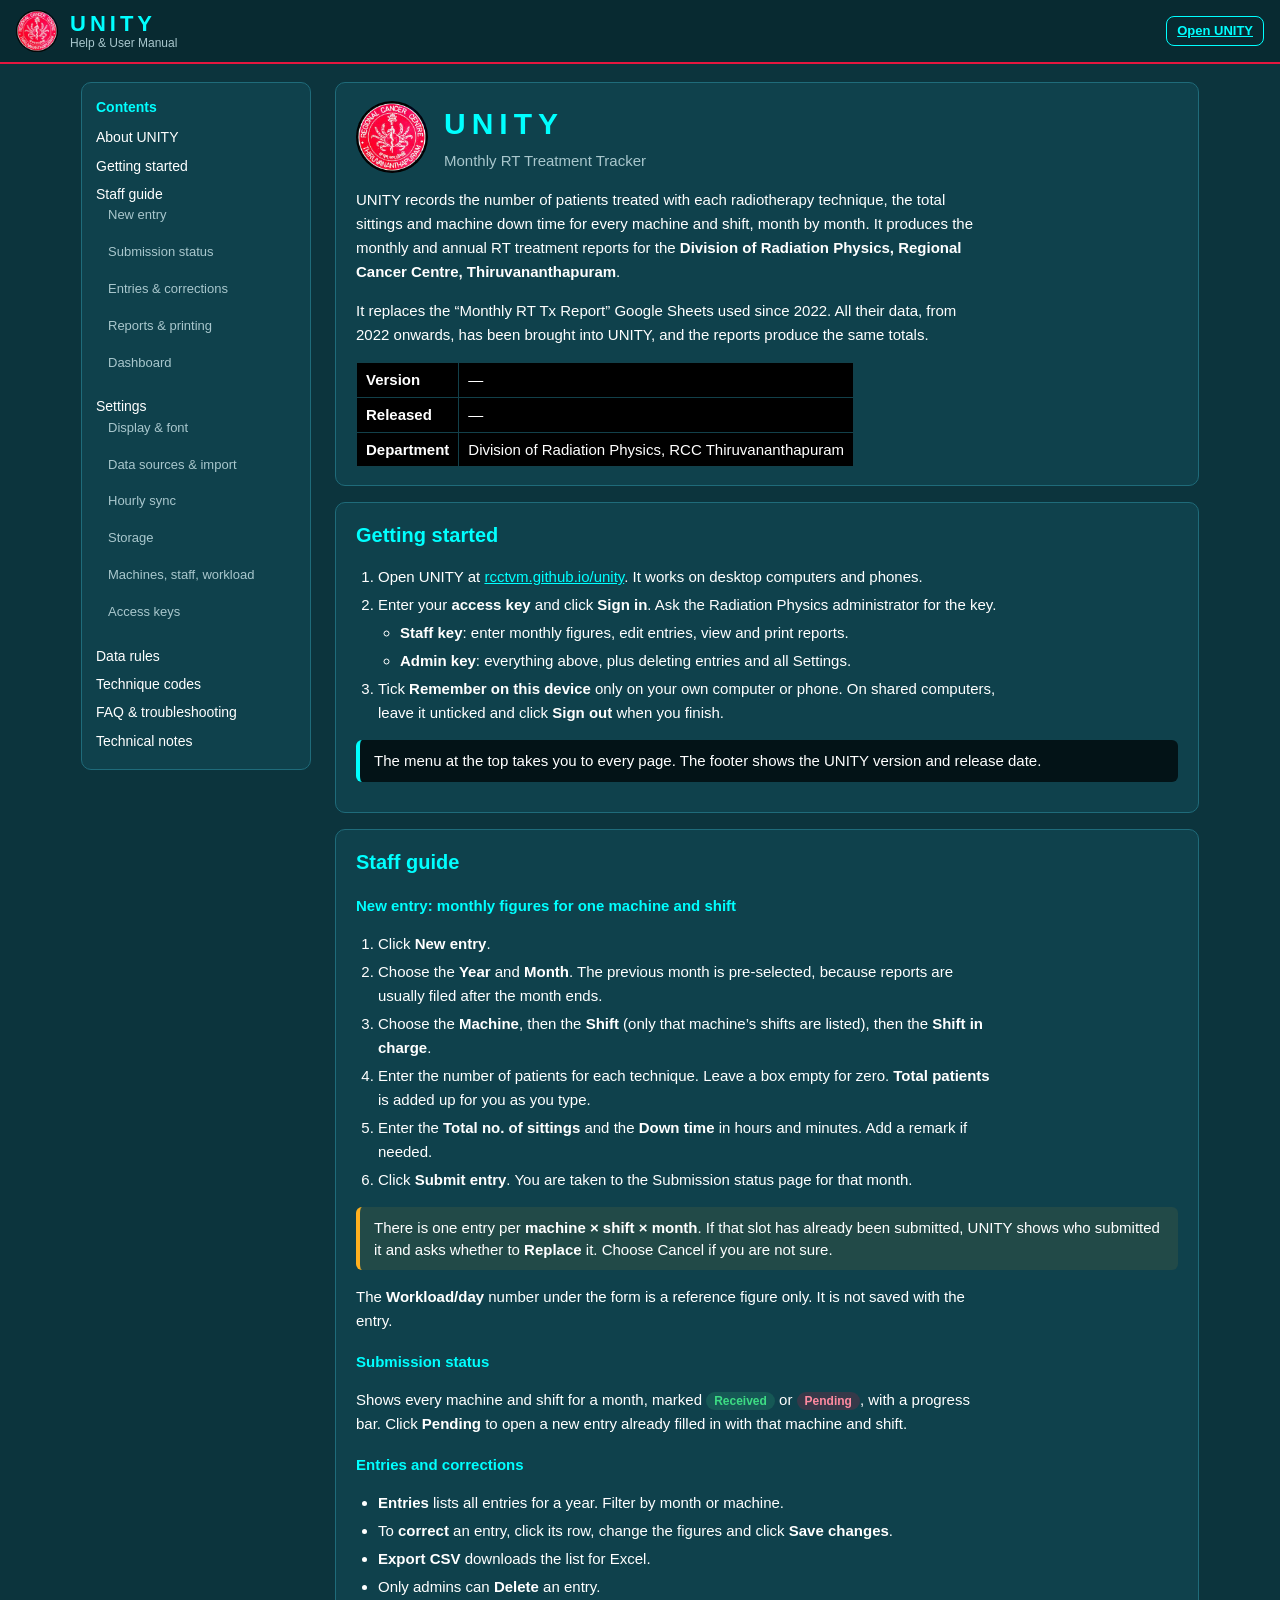
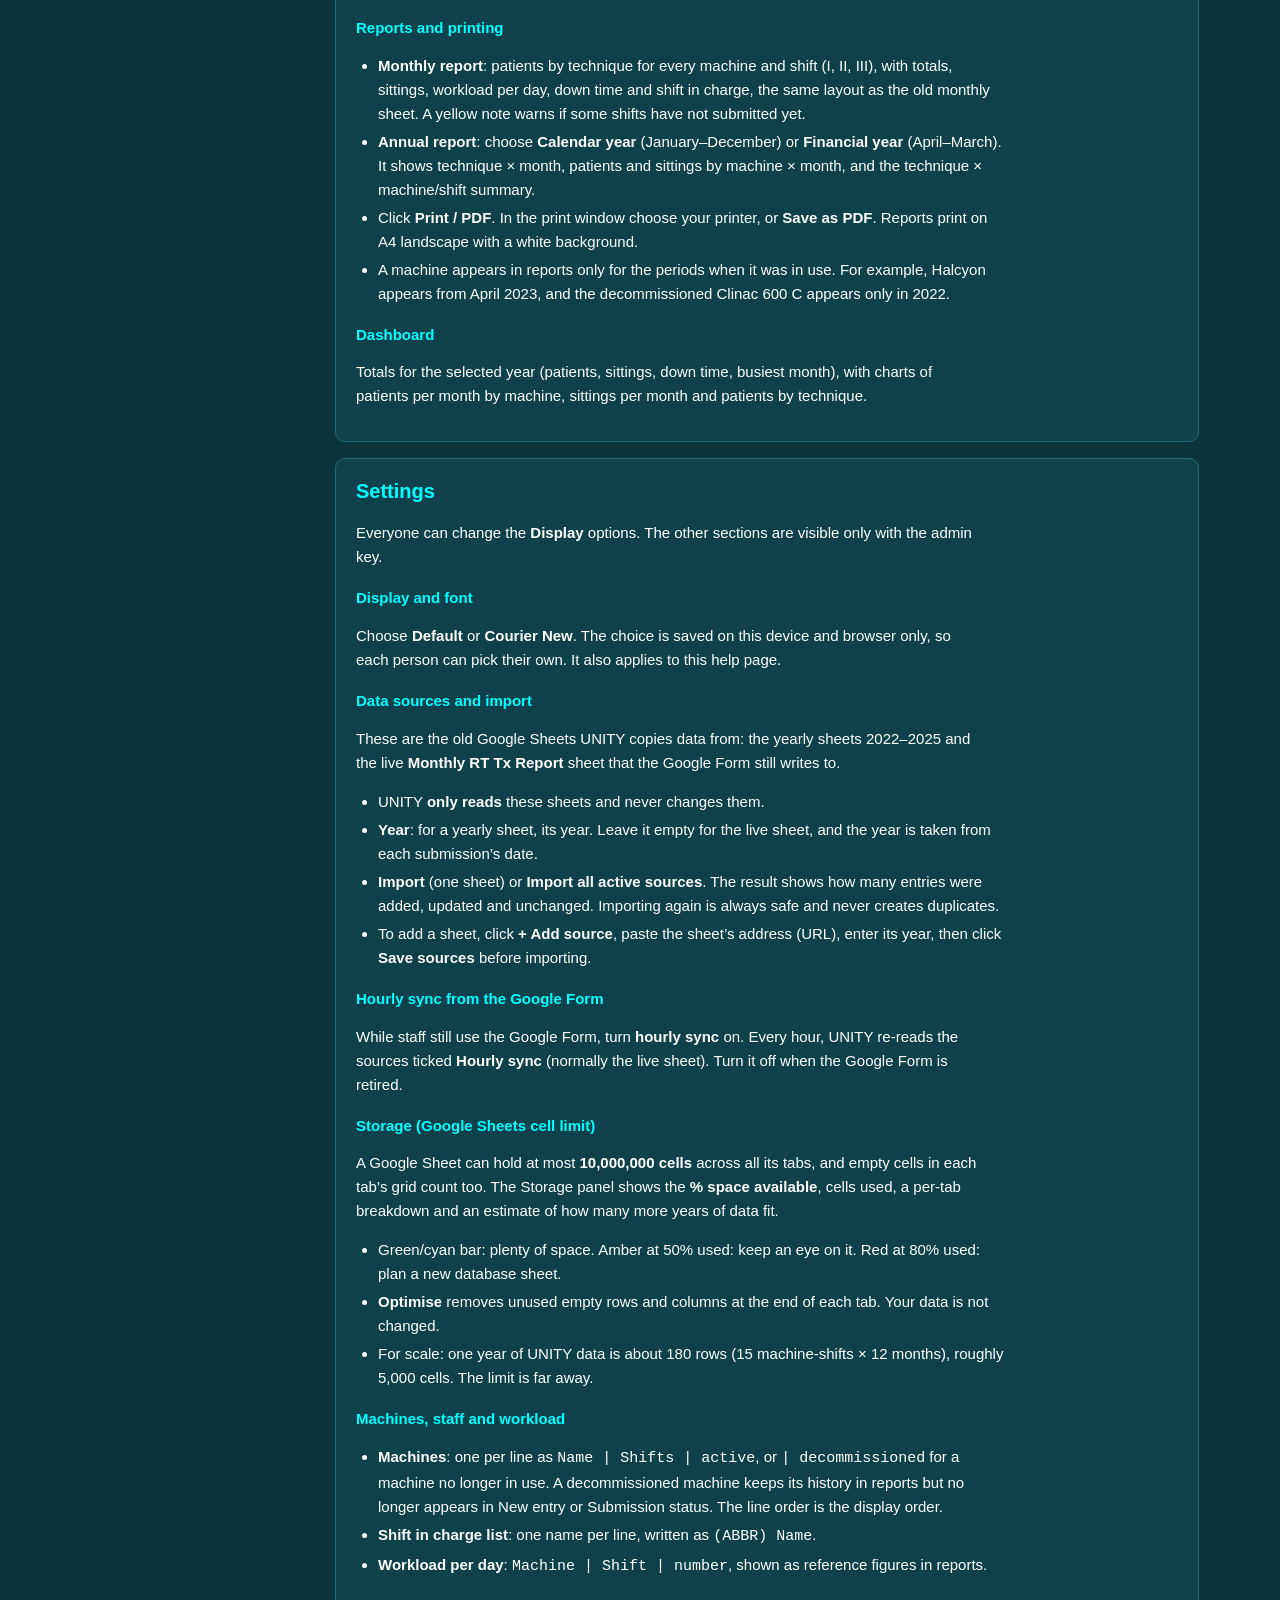
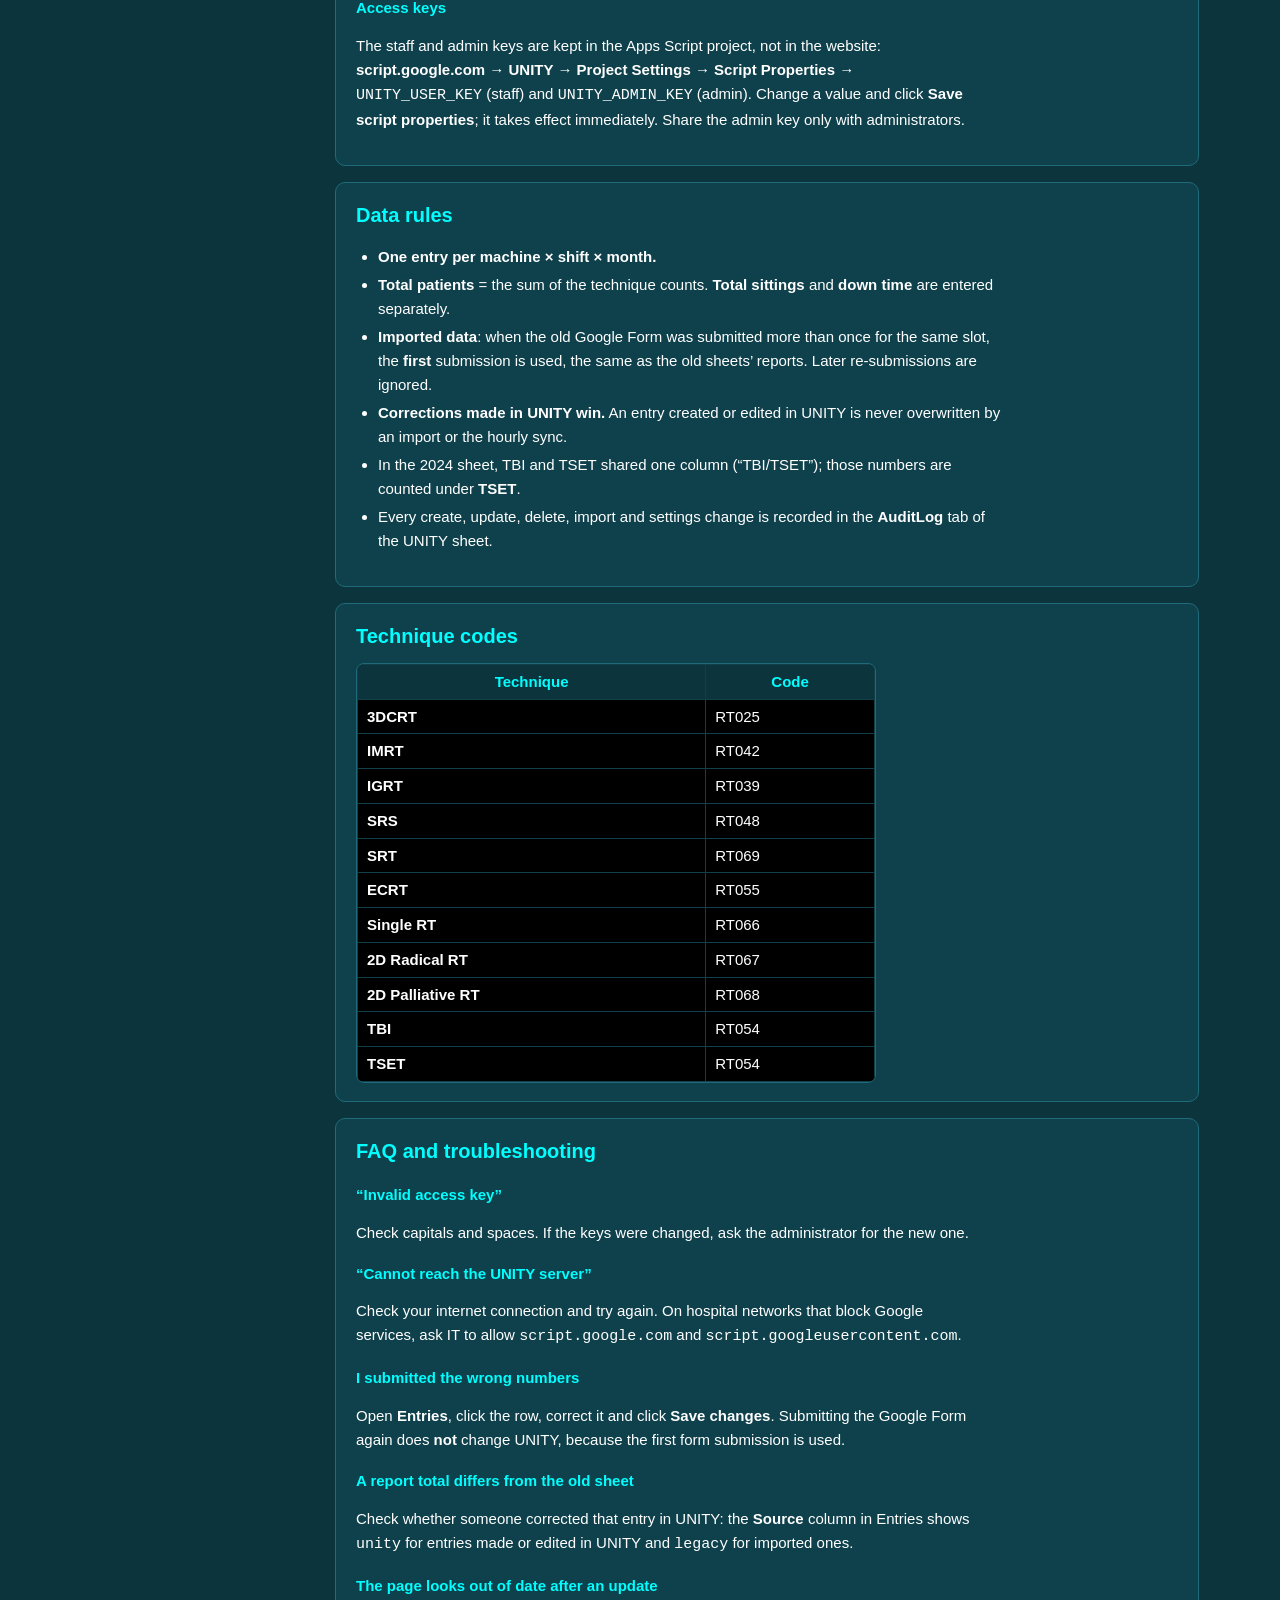
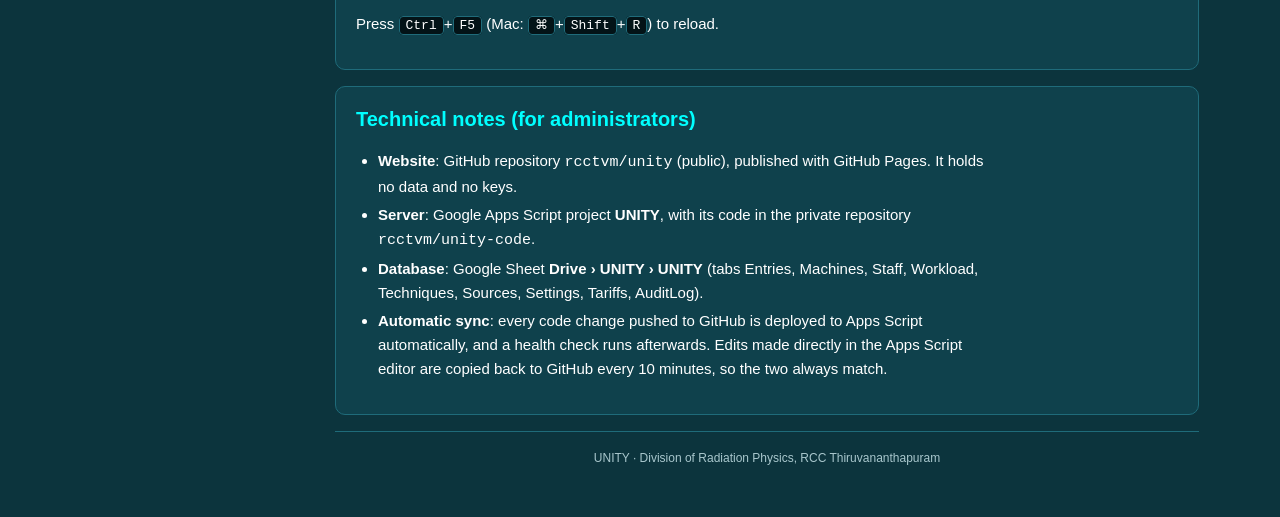
==== help.html @ 05733356 "v1.1.0: Settings page, 2022-2026 import, storage tracker, help & manual, Courier New font, machine s" ====
<!doctype html>
<html lang="en">
<head>
  <meta charset="utf-8">
  <meta name="viewport" content="width=device-width, initial-scale=1">
  <title>UNITY Help &amp; User Manual</title>
  <meta name="description" content="About UNITY and the user manual: monthly RT treatment tracking, Division of Radiation Physics, RCC Thiruvananthapuram.">
  <meta name="theme-color" content="#0C343D">
  <link rel="icon" href="assets/logo.jpg">
  <script src="js/prefs.js"></script>
  <link rel="stylesheet" href="css/style.css">
  <style>
    .help > * { min-width: 0; }
    .help { display: grid; grid-template-columns: 230px minmax(0, 1fr); gap: 24px; max-width: 1150px; margin: 0 auto; padding: 18px 16px 40px; }
    .toc { position: sticky; top: 80px; align-self: start; background: var(--teal-2); border: 1px solid var(--line); border-radius: var(--radius); padding: 14px; font-size: 14px; }
    .toc b { color: var(--cyan); display: block; margin-bottom: 6px; }
    .toc a { display: block; padding: 4px 0; color: var(--text); text-decoration: none; }
    .toc a:hover { color: var(--cyan); }
    .toc a.sub { padding-left: 12px; color: var(--muted); font-size: 13px; }
    article section { background: var(--teal-2); border: 1px solid var(--line); border-radius: var(--radius); padding: 18px 20px; margin-bottom: 16px; scroll-margin-top: 80px; }
    article h2 { font-size: 20px; }
    article h3 { margin-top: 18px; }
    article p, article li { line-height: 1.6; max-width: 75ch; }
    article ol, article ul { padding-left: 22px; }
    article li { margin: 4px 0; }
    .tip { border-left: 4px solid var(--cyan); background: #031317; padding: 10px 14px; border-radius: 6px; margin: 12px 0; }
    .warn { border-left: 4px solid var(--warn); background: rgba(255,176,32,.08); padding: 10px 14px; border-radius: 6px; margin: 12px 0; }
    kbd { background: #031317; border: 1px solid var(--line); border-radius: 4px; padding: 1px 6px; font-size: 13px; }
    .hero { display: flex; gap: 16px; align-items: center; }
    .hero img { width: 72px; height: 72px; border-radius: 50%; background: #fff; flex: none; }
    .hero h1 { font-size: 30px; letter-spacing: 6px; margin: 0; }
    @media (max-width: 820px) { .help { grid-template-columns: 1fr; } .toc { position: static; } }
    @media print { .toc { display: none; } .help { display: block; } article section { border: none; padding: 0; } }
  </style>
</head>
<body>
  <header class="topbar">
    <img src="assets/logo.jpg" alt="RCC logo">
    <div class="brand"><b>UNITY</b><small>Help &amp; User Manual</small></div>
    <div class="spacer"></div>
    <a class="btn small" href="./">Open UNITY</a>
  </header>

  <div class="help">
    <nav class="toc" aria-label="Contents">
      <b>Contents</b>
      <a href="#about">About UNITY</a>
      <a href="#start">Getting started</a>
      <a href="#staff">Staff guide</a>
      <a class="sub" href="#entry">New entry</a>
      <a class="sub" href="#status">Submission status</a>
      <a class="sub" href="#entries">Entries &amp; corrections</a>
      <a class="sub" href="#reports">Reports &amp; printing</a>
      <a class="sub" href="#dashboard">Dashboard</a>
      <a href="#settings">Settings</a>
      <a class="sub" href="#display">Display &amp; font</a>
      <a class="sub" href="#sources">Data sources &amp; import</a>
      <a class="sub" href="#sync">Hourly sync</a>
      <a class="sub" href="#storage">Storage</a>
      <a class="sub" href="#master">Machines, staff, workload</a>
      <a class="sub" href="#keys">Access keys</a>
      <a href="#rules">Data rules</a>
      <a href="#codes">Technique codes</a>
      <a href="#faq">FAQ &amp; troubleshooting</a>
      <a href="#tech">Technical notes</a>
    </nav>

    <article>
      <section id="about">
        <div class="hero">
          <img src="assets/logo.jpg" alt="Regional Cancer Centre, Thiruvananthapuram logo">
          <div><h1>UNITY</h1><div class="sub" style="margin:4px 0 0">Monthly RT Treatment Tracker</div></div>
        </div>
        <p>UNITY records the number of patients treated with each radiotherapy technique, the total sittings and machine down time
          for every machine and shift, month by month. It produces the monthly and annual RT treatment reports for the
          <b>Division of Radiation Physics, Regional Cancer Centre, Thiruvananthapuram</b>.</p>
        <p>It replaces the “Monthly RT Tx Report” Google Sheets used since 2022. All their data, from 2022 onwards, has been brought into UNITY,
          and the reports produce the same totals.</p>
        <table class="info" style="width:auto"><tbody>
          <tr><td class="tech">Version</td><td id="about-version">—</td></tr>
          <tr><td class="tech">Released</td><td id="about-date">—</td></tr>
          <tr><td class="tech">Department</td><td>Division of Radiation Physics, RCC Thiruvananthapuram</td></tr>
        </tbody></table>
      </section>

      <section id="start">
        <h2>Getting started</h2>
        <ol>
          <li>Open UNITY at <a href="./">rcctvm.github.io/unity</a>. It works on desktop computers and phones.</li>
          <li>Enter your <b>access key</b> and click <b>Sign in</b>. Ask the Radiation Physics administrator for the key.
            <ul>
              <li><b>Staff key</b>: enter monthly figures, edit entries, view and print reports.</li>
              <li><b>Admin key</b>: everything above, plus deleting entries and all Settings.</li>
            </ul></li>
          <li>Tick <b>Remember on this device</b> only on your own computer or phone. On shared computers, leave it unticked and click <b>Sign out</b> when you finish.</li>
        </ol>
        <div class="tip">The menu at the top takes you to every page. The footer shows the UNITY version and release date.</div>
      </section>

      <section id="staff">
        <h2>Staff guide</h2>

        <h3 id="entry">New entry: monthly figures for one machine and shift</h3>
        <ol>
          <li>Click <b>New entry</b>.</li>
          <li>Choose the <b>Year</b> and <b>Month</b>. The previous month is pre-selected, because reports are usually filed after the month ends.</li>
          <li>Choose the <b>Machine</b>, then the <b>Shift</b> (only that machine’s shifts are listed), then the <b>Shift in charge</b>.</li>
          <li>Enter the number of patients for each technique. Leave a box empty for zero. <b>Total patients</b> is added up for you as you type.</li>
          <li>Enter the <b>Total no. of sittings</b> and the <b>Down time</b> in hours and minutes. Add a remark if needed.</li>
          <li>Click <b>Submit entry</b>. You are taken to the Submission status page for that month.</li>
        </ol>
        <div class="warn">There is one entry per <b>machine × shift × month</b>. If that slot has already been submitted, UNITY shows who submitted it and asks whether to <b>Replace</b> it. Choose Cancel if you are not sure.</div>
        <p>The <b>Workload/day</b> number under the form is a reference figure only. It is not saved with the entry.</p>

        <h3 id="status">Submission status</h3>
        <p>Shows every machine and shift for a month, marked <span class="pill ok">Received</span> or <span class="pill miss">Pending</span>, with a progress bar.
          Click <b>Pending</b> to open a new entry already filled in with that machine and shift.</p>

        <h3 id="entries">Entries and corrections</h3>
        <ul>
          <li><b>Entries</b> lists all entries for a year. Filter by month or machine.</li>
          <li>To <b>correct</b> an entry, click its row, change the figures and click <b>Save changes</b>.</li>
          <li><b>Export CSV</b> downloads the list for Excel.</li>
          <li>Only admins can <b>Delete</b> an entry.</li>
        </ul>

        <h3 id="reports">Reports and printing</h3>
        <ul>
          <li><b>Monthly report</b>: patients by technique for every machine and shift (I, II, III), with totals, sittings, workload per day, down time and shift in charge, the same layout as the old monthly sheet. A yellow note warns if some shifts have not submitted yet.</li>
          <li><b>Annual report</b>: choose <b>Calendar year</b> (January–December) or <b>Financial year</b> (April–March). It shows technique × month, patients and sittings by machine × month, and the technique × machine/shift summary.</li>
          <li>Click <b>Print / PDF</b>. In the print window choose your printer, or <b>Save as PDF</b>. Reports print on A4 landscape with a white background.</li>
          <li>A machine appears in reports only for the periods when it was in use. For example, Halcyon appears from April 2023, and the decommissioned Clinac 600 C appears only in 2022.</li>
        </ul>

        <h3 id="dashboard">Dashboard</h3>
        <p>Totals for the selected year (patients, sittings, down time, busiest month), with charts of patients per month by machine, sittings per month and patients by technique.</p>
      </section>

      <section id="settings">
        <h2>Settings</h2>
        <p>Everyone can change the <b>Display</b> options. The other sections are visible only with the admin key.</p>

        <h3 id="display">Display and font</h3>
        <p>Choose <b>Default</b> or <b>Courier New</b>. The choice is saved on this device and browser only, so each person can pick their own. It also applies to this help page.</p>

        <h3 id="sources">Data sources and import</h3>
        <p>These are the old Google Sheets UNITY copies data from: the yearly sheets 2022–2025 and the live <b>Monthly RT Tx Report</b> sheet that the Google Form still writes to.</p>
        <ul>
          <li>UNITY <b>only reads</b> these sheets and never changes them.</li>
          <li><b>Year</b>: for a yearly sheet, its year. Leave it empty for the live sheet, and the year is taken from each submission’s date.</li>
          <li><b>Import</b> (one sheet) or <b>Import all active sources</b>. The result shows how many entries were added, updated and unchanged. Importing again is always safe and never creates duplicates.</li>
          <li>To add a sheet, click <b>+ Add source</b>, paste the sheet’s address (URL), enter its year, then click <b>Save sources</b> before importing.</li>
        </ul>

        <h3 id="sync">Hourly sync from the Google Form</h3>
        <p>While staff still use the Google Form, turn <b>hourly sync</b> on. Every hour, UNITY re-reads the sources ticked <b>Hourly sync</b> (normally the live sheet). Turn it off when the Google Form is retired.</p>

        <h3 id="storage">Storage (Google Sheets cell limit)</h3>
        <p>A Google Sheet can hold at most <b>10,000,000 cells</b> across all its tabs, and empty cells in each tab’s grid count too.
          The Storage panel shows the <b>% space available</b>, cells used, a per-tab breakdown and an estimate of how many more years of data fit.</p>
        <ul>
          <li>Green/cyan bar: plenty of space. Amber at 50% used: keep an eye on it. Red at 80% used: plan a new database sheet.</li>
          <li><b>Optimise</b> removes unused empty rows and columns at the end of each tab. Your data is not changed.</li>
          <li>For scale: one year of UNITY data is about 180 rows (15 machine-shifts × 12 months), roughly 5,000 cells. The limit is far away.</li>
        </ul>

        <h3 id="master">Machines, staff and workload</h3>
        <ul>
          <li><b>Machines</b>: one per line as <code>Name | Shifts | active</code>, or <code>| decommissioned</code> for a machine no longer in use. A decommissioned machine keeps its history in reports but no longer appears in New entry or Submission status. The line order is the display order.</li>
          <li><b>Shift in charge list</b>: one name per line, written as <code>(ABBR) Name</code>.</li>
          <li><b>Workload per day</b>: <code>Machine | Shift | number</code>, shown as reference figures in reports.</li>
        </ul>

        <h3 id="keys">Access keys</h3>
        <p>The staff and admin keys are kept in the Apps Script project, not in the website:
          <b>script.google.com → UNITY → Project Settings → Script Properties</b> → <code>UNITY_USER_KEY</code> (staff) and <code>UNITY_ADMIN_KEY</code> (admin).
          Change a value and click <b>Save script properties</b>; it takes effect immediately. Share the admin key only with administrators.</p>
      </section>

      <section id="rules">
        <h2>Data rules</h2>
        <ul>
          <li><b>One entry per machine × shift × month.</b></li>
          <li><b>Total patients</b> = the sum of the technique counts. <b>Total sittings</b> and <b>down time</b> are entered separately.</li>
          <li><b>Imported data</b>: when the old Google Form was submitted more than once for the same slot, the <b>first</b> submission is used, the same as the old sheets’ reports. Later re-submissions are ignored.</li>
          <li><b>Corrections made in UNITY win.</b> An entry created or edited in UNITY is never overwritten by an import or the hourly sync.</li>
          <li>In the 2024 sheet, TBI and TSET shared one column (“TBI/TSET”); those numbers are counted under <b>TSET</b>.</li>
          <li>Every create, update, delete, import and settings change is recorded in the <b>AuditLog</b> tab of the UNITY sheet.</li>
        </ul>
      </section>

      <section id="codes">
        <h2>Technique codes</h2>
        <div class="table-wrap" style="max-width:520px"><table>
          <thead><tr><th>Technique</th><th>Code</th></tr></thead>
          <tbody>
            <tr><td class="tech">3DCRT</td><td>RT025</td></tr>
            <tr><td class="tech">IMRT</td><td>RT042</td></tr>
            <tr><td class="tech">IGRT</td><td>RT039</td></tr>
            <tr><td class="tech">SRS</td><td>RT048</td></tr>
            <tr><td class="tech">SRT</td><td>RT069</td></tr>
            <tr><td class="tech">ECRT</td><td>RT055</td></tr>
            <tr><td class="tech">Single RT</td><td>RT066</td></tr>
            <tr><td class="tech">2D Radical RT</td><td>RT067</td></tr>
            <tr><td class="tech">2D Palliative RT</td><td>RT068</td></tr>
            <tr><td class="tech">TBI</td><td>RT054</td></tr>
            <tr><td class="tech">TSET</td><td>RT054</td></tr>
          </tbody></table></div>
      </section>

      <section id="faq">
        <h2>FAQ and troubleshooting</h2>
        <h3>“Invalid access key”</h3>
        <p>Check capitals and spaces. If the keys were changed, ask the administrator for the new one.</p>
        <h3>“Cannot reach the UNITY server”</h3>
        <p>Check your internet connection and try again. On hospital networks that block Google services, ask IT to allow <code>script.google.com</code> and <code>script.googleusercontent.com</code>.</p>
        <h3>I submitted the wrong numbers</h3>
        <p>Open <b>Entries</b>, click the row, correct it and click <b>Save changes</b>. Submitting the Google Form again does <b>not</b> change UNITY, because the first form submission is used.</p>
        <h3>A report total differs from the old sheet</h3>
        <p>Check whether someone corrected that entry in UNITY: the <b>Source</b> column in Entries shows <code>unity</code> for entries made or edited in UNITY and <code>legacy</code> for imported ones.</p>
        <h3>The page looks out of date after an update</h3>
        <p>Press <kbd>Ctrl</kbd>+<kbd>F5</kbd> (Mac: <kbd>⌘</kbd>+<kbd>Shift</kbd>+<kbd>R</kbd>) to reload.</p>
      </section>

      <section id="tech">
        <h2>Technical notes (for administrators)</h2>
        <ul>
          <li><b>Website</b>: GitHub repository <code>rcctvm/unity</code> (public), published with GitHub Pages. It holds no data and no keys.</li>
          <li><b>Server</b>: Google Apps Script project <b>UNITY</b>, with its code in the private repository <code>rcctvm/unity-code</code>.</li>
          <li><b>Database</b>: Google Sheet <b>Drive › UNITY › UNITY</b> (tabs Entries, Machines, Staff, Workload, Techniques, Sources, Settings, Tariffs, AuditLog).</li>
          <li><b>Automatic sync</b>: every code change pushed to GitHub is deployed to Apps Script automatically, and a health check runs afterwards. Edits made directly in the Apps Script editor are copied back to GitHub every 10 minutes, so the two always match.</li>
        </ul>
      </section>
      <div class="app-footer" id="help-footer">UNITY · Division of Radiation Physics, RCC Thiruvananthapuram</div>
    </article>
  </div>

  <script src="js/config.js"></script>
  <script>
    (async function () {
      try {
        var url = window.UNITY_CONFIG.API_URL;
        var r = await (await fetch(url + '?action=ping')).json();
        if (!r || !r.version) return;
        var d = new Date(r.releaseDate + 'T00:00:00');
        var ds = isNaN(d) ? r.releaseDate : d.toLocaleDateString('en-GB', { day: 'numeric', month: 'short', year: 'numeric' });
        document.getElementById('about-version').textContent = 'v' + r.version;
        document.getElementById('about-date').textContent = ds;
        document.getElementById('help-footer').textContent = 'UNITY v' + r.version + ' · Released ' + ds + ' · Division of Radiation Physics, RCC Thiruvananthapuram';
      } catch (e) { /* offline: leave placeholders */ }
    })();
  </script>
</body>
</html>
---- css/style.css ----
/* UNITY — colour pattern taken from the legacy "Monthly RT Tx Report" sheet:
   dark teal canvas (#0C343D), black data cells, white text, cyan headings (#00FFFF),
   yellow highlights (#FFFF00), plus RCC red from the logo. */
:root {
  --teal: #0C343D;
  --teal-2: #0f414c;
  --teal-3: #145563;
  --line: #1f6b7a;
  --cell: #000000;
  --text: #ffffff;
  --muted: #a9c7cd;
  --cyan: #00ffff;
  --yellow: #ffff00;
  --red: #e5173f;
  --ok: #3ddc84;
  --warn: #ffb020;
  --radius: 10px;
  --font: "Segoe UI", Roboto, "Helvetica Neue", Arial, sans-serif;
}
html.font-courier { --font: "Courier New", Courier, monospace; }
* { box-sizing: border-box; }
[hidden] { display: none !important; }
html, body { margin: 0; background: var(--teal); color: var(--text); font: 15px/1.45 var(--font); }
a { color: var(--cyan); }
button, input, select, textarea { font: inherit; }

/* Header */
.topbar {
  position: sticky; top: 0; z-index: 10; display: flex; align-items: center; gap: 12px;
  padding: 10px 16px; background: #082a31; border-bottom: 2px solid var(--red);
}
.topbar img { width: 42px; height: 42px; border-radius: 50%; background: #fff; }
.brand { display: flex; flex-direction: column; line-height: 1.1; }
.brand b { font-size: 22px; letter-spacing: 4px; color: var(--cyan); }
.brand small { color: var(--muted); font-size: 12px; }
.topbar .spacer { flex: 1; }
.role-badge { font-size: 12px; padding: 3px 8px; border: 1px solid var(--cyan); border-radius: 999px; color: var(--cyan); }
.menu-btn { display: none; }

/* Nav */
nav.tabs { display: flex; gap: 4px; padding: 8px 16px; background: var(--teal-2); overflow-x: auto; border-bottom: 1px solid var(--line); }
nav.tabs a {
  white-space: nowrap; padding: 7px 12px; border-radius: 8px; color: var(--text); text-decoration: none;
}
nav.tabs a:hover { background: var(--teal-3); }
nav.tabs a.active { background: var(--cyan); color: #00262c; font-weight: 600; }
nav.tabs a.admin-only { display: none; }
body.is-admin nav.tabs a.admin-only { display: inline-block; }

main { max-width: 1400px; margin: 0 auto; padding: 18px 16px 60px; }
h1, h2, h3 { color: var(--cyan); margin: 0 0 12px; font-weight: 600; }
h1 { font-size: 22px; }
h2 { font-size: 18px; }
h3 { font-size: 15px; }
.sub { color: var(--muted); margin: -6px 0 16px; }

/* Panels & grid */
.panel { background: var(--teal-2); border: 1px solid var(--line); border-radius: var(--radius); padding: 16px; margin-bottom: 16px; }
.grid { display: grid; gap: 16px; }
.grid > * { min-width: 0; }
table.info td { white-space: normal; }
.grid.kpis { grid-template-columns: repeat(auto-fit, minmax(170px, 1fr)); }
.grid.two { grid-template-columns: repeat(auto-fit, minmax(380px, 1fr)); }
.kpi { background: var(--cell); border: 1px solid var(--line); border-radius: var(--radius); padding: 14px; }
.kpi .label { color: var(--muted); font-size: 12px; text-transform: uppercase; letter-spacing: .06em; }
.kpi .value { font-size: 28px; font-weight: 700; color: var(--yellow); font-variant-numeric: tabular-nums; }
.kpi .hint { color: var(--muted); font-size: 12px; }
.chart-box { position: relative; height: 300px; }

/* Toolbar / forms */
.toolbar { display: flex; flex-wrap: wrap; gap: 10px; align-items: end; margin-bottom: 14px; }
.field { display: flex; flex-direction: column; gap: 4px; min-width: 0; }
.field label { font-size: 12px; color: var(--muted); }
input, select, textarea {
  background: var(--cell); color: var(--text); border: 1px solid var(--line); border-radius: 8px;
  padding: 8px 10px; min-height: 38px; width: 100%;
}
input:focus, select:focus, textarea:focus { outline: 2px solid var(--cyan); outline-offset: 0; border-color: var(--cyan); }
input[type=number] { text-align: right; font-variant-numeric: tabular-nums; }
.btn {
  display: inline-flex; align-items: center; gap: 6px; padding: 8px 14px; min-height: 38px; border-radius: 8px;
  border: 1px solid var(--cyan); background: transparent; color: var(--cyan); cursor: pointer; font-weight: 600;
}
.btn:hover { background: rgba(0, 255, 255, .12); }
.btn.primary { background: var(--cyan); color: #00262c; }
.btn.primary:hover { background: #7ffcff; }
.btn.danger { border-color: var(--red); color: #ff8aa0; }
.btn.danger:hover { background: rgba(229, 23, 63, .18); }
.btn.small { padding: 4px 10px; min-height: 30px; font-size: 13px; }
.btn:disabled { opacity: .5; cursor: not-allowed; }

.form-grid { display: grid; grid-template-columns: repeat(auto-fit, minmax(170px, 1fr)); gap: 12px; }
.tech-grid { display: grid; grid-template-columns: repeat(auto-fit, minmax(190px, 1fr)); gap: 10px; }
.tech-grid .field label b { color: var(--text); font-weight: 600; }
.tech-grid .field label span { color: var(--muted); }
.total-strip {
  display: flex; flex-wrap: wrap; gap: 18px; align-items: center; margin-top: 14px; padding: 10px 14px;
  background: var(--cell); border-radius: 8px; border: 1px solid var(--line);
}
.total-strip b { color: var(--yellow); font-size: 20px; font-variant-numeric: tabular-nums; }
.actions { display: flex; gap: 10px; flex-wrap: wrap; margin-top: 16px; }

/* Tables (black cells like the legacy report) */
.table-wrap { overflow-x: auto; border: 1px solid var(--line); border-radius: 8px; }
table { border-collapse: collapse; width: 100%; font-variant-numeric: tabular-nums; }
th, td { padding: 6px 9px; border: 1px solid #12404a; white-space: nowrap; }
thead th { background: var(--teal); color: var(--cyan); font-weight: 600; position: sticky; top: 0; }
tbody td { background: var(--cell); }
td.num, th.num { text-align: right; }
td.zero { color: #4d6a70; }
tr.total td { background: #061d22; color: var(--yellow); font-weight: 700; }
tr.meta td { background: #031317; color: var(--muted); }
td.tech { color: var(--text); font-weight: 600; }
td.code { color: var(--muted); }
td.grand { color: var(--yellow); font-weight: 700; }
th.machine { text-align: center; border-bottom: 2px solid var(--cyan); }
tr.clickable { cursor: pointer; }
/* Report grids: alternate machines in black / dark teal, as in the old Google Sheet. */
.report-grid tbody td.m-alt { background: var(--teal); }
.report-grid tr.total td.m-alt { background: #0e3d47; }
.report-grid tr.meta td.m-alt { background: #082c33; }
.report-grid thead th.m-alt { background: var(--teal-3); }
.report-grid .m-start { border-left: 2px solid var(--line); }
tr.clickable:hover td { background: #0a2a30; }

/* Status board */
.status-grid { display: grid; grid-template-columns: repeat(auto-fit, minmax(230px, 1fr)); gap: 12px; }
.machine-card { background: var(--cell); border: 1px solid var(--line); border-radius: var(--radius); padding: 12px; }
.machine-card h3 { margin-bottom: 8px; }
.slot { display: flex; justify-content: space-between; align-items: center; gap: 8px; padding: 6px 0; border-top: 1px solid #12404a; }
.pill { font-size: 12px; padding: 2px 8px; border-radius: 999px; font-weight: 600; }
.pill.ok { background: rgba(61, 220, 132, .15); color: var(--ok); }
.pill.miss { background: rgba(229, 23, 63, .18); color: #ff8aa0; }
.progress { height: 8px; background: #031317; border-radius: 999px; overflow: hidden; margin: 6px 0 14px; }
.progress > div { height: 100%; background: var(--cyan); }

/* Messages */
.toast {
  position: fixed; right: 16px; bottom: 16px; z-index: 50; max-width: min(420px, calc(100vw - 32px));
  padding: 12px 16px; border-radius: 8px; background: #031317; border-left: 4px solid var(--cyan);
  box-shadow: 0 8px 24px rgba(0,0,0,.5); display: none;
}
.toast.error { border-left-color: var(--red); }
.toast.show { display: block; }
.empty { text-align: center; color: var(--muted); padding: 28px 10px; }
.loading { color: var(--muted); padding: 28px 0; text-align: center; }
.note { color: var(--muted); font-size: 13px; }
.warn-box { border: 1px solid var(--warn); background: rgba(255, 176, 32, .08); padding: 10px 12px; border-radius: 8px; margin: 10px 0; }

/* Login */
.login-wrap { min-height: 100vh; display: grid; place-items: center; padding: 16px; }
.login {
  width: min(400px, 100%); background: var(--teal-2); border: 1px solid var(--line); border-top: 4px solid var(--red);
  border-radius: 14px; padding: 26px; text-align: center;
}
.login img { width: 96px; height: 96px; border-radius: 50%; background: #fff; }
.login h1 { font-size: 34px; letter-spacing: 8px; margin: 12px 0 2px; }
.login p { color: var(--muted); margin: 0 0 18px; font-size: 13px; }
.login .field { text-align: left; margin-bottom: 12px; }
.login .btn { width: 100%; justify-content: center; }

/* Report header (print) */
.report-head { text-align: center; margin-bottom: 12px; }
.report-head .dept { color: var(--muted); }
.report-head h2 { margin: 4px 0; }
.foot { margin-top: 30px; text-align: center; color: var(--muted); font-size: 12px; }
.app-footer { text-align: center; color: var(--muted); font-size: 12px; padding: 18px 16px 26px; border-top: 1px solid var(--line); }
.app-footer a { color: var(--cyan); }
.login-foot { margin-top: 16px; color: var(--muted); font-size: 12px; }

dialog { background: var(--teal-2); color: var(--text); border: 1px solid var(--cyan); border-radius: 12px; padding: 20px; max-width: min(520px, calc(100vw - 32px)); }
dialog::backdrop { background: rgba(0,0,0,.6); }

@media (max-width: 640px) {
  .brand small { display: none; }
  .grid.two { grid-template-columns: 1fr; }
  .kpi .value { font-size: 22px; }
  main { padding: 14px 12px 60px; }
}

@media print {
  @page { size: A4 landscape; margin: 10mm; }
  html, body { background: #fff; color: #000; font-size: 11px; }
  .topbar, nav.tabs, .toolbar, .actions, .no-print, .toast { display: none !important; }
  .app-footer { border: none; color: #333; padding: 8px 0 0; }
  main { padding: 0; max-width: none; }
  .panel { border: none; background: #fff; padding: 0; }
  h1, h2, h3 { color: #000; }
  .table-wrap { border: none; overflow: visible; }
  th, td { border: 1px solid #555; padding: 3px 5px; }
  thead th { background: #0C343D !important; color: #fff !important; -webkit-print-color-adjust: exact; print-color-adjust: exact; }
  tbody td { background: #fff !important; color: #000 !important; }
  tr.total td { background: #fffbcc !important; -webkit-print-color-adjust: exact; print-color-adjust: exact; }
  .report-grid tbody td.m-alt { background: #e6f0f2 !important; -webkit-print-color-adjust: exact; print-color-adjust: exact; }
  .report-grid tr.total td.m-alt { background: #f3edb8 !important; }
  .report-grid .m-start { border-left: 2px solid #000; }
  .report-head .dept, .note { color: #333; }
}
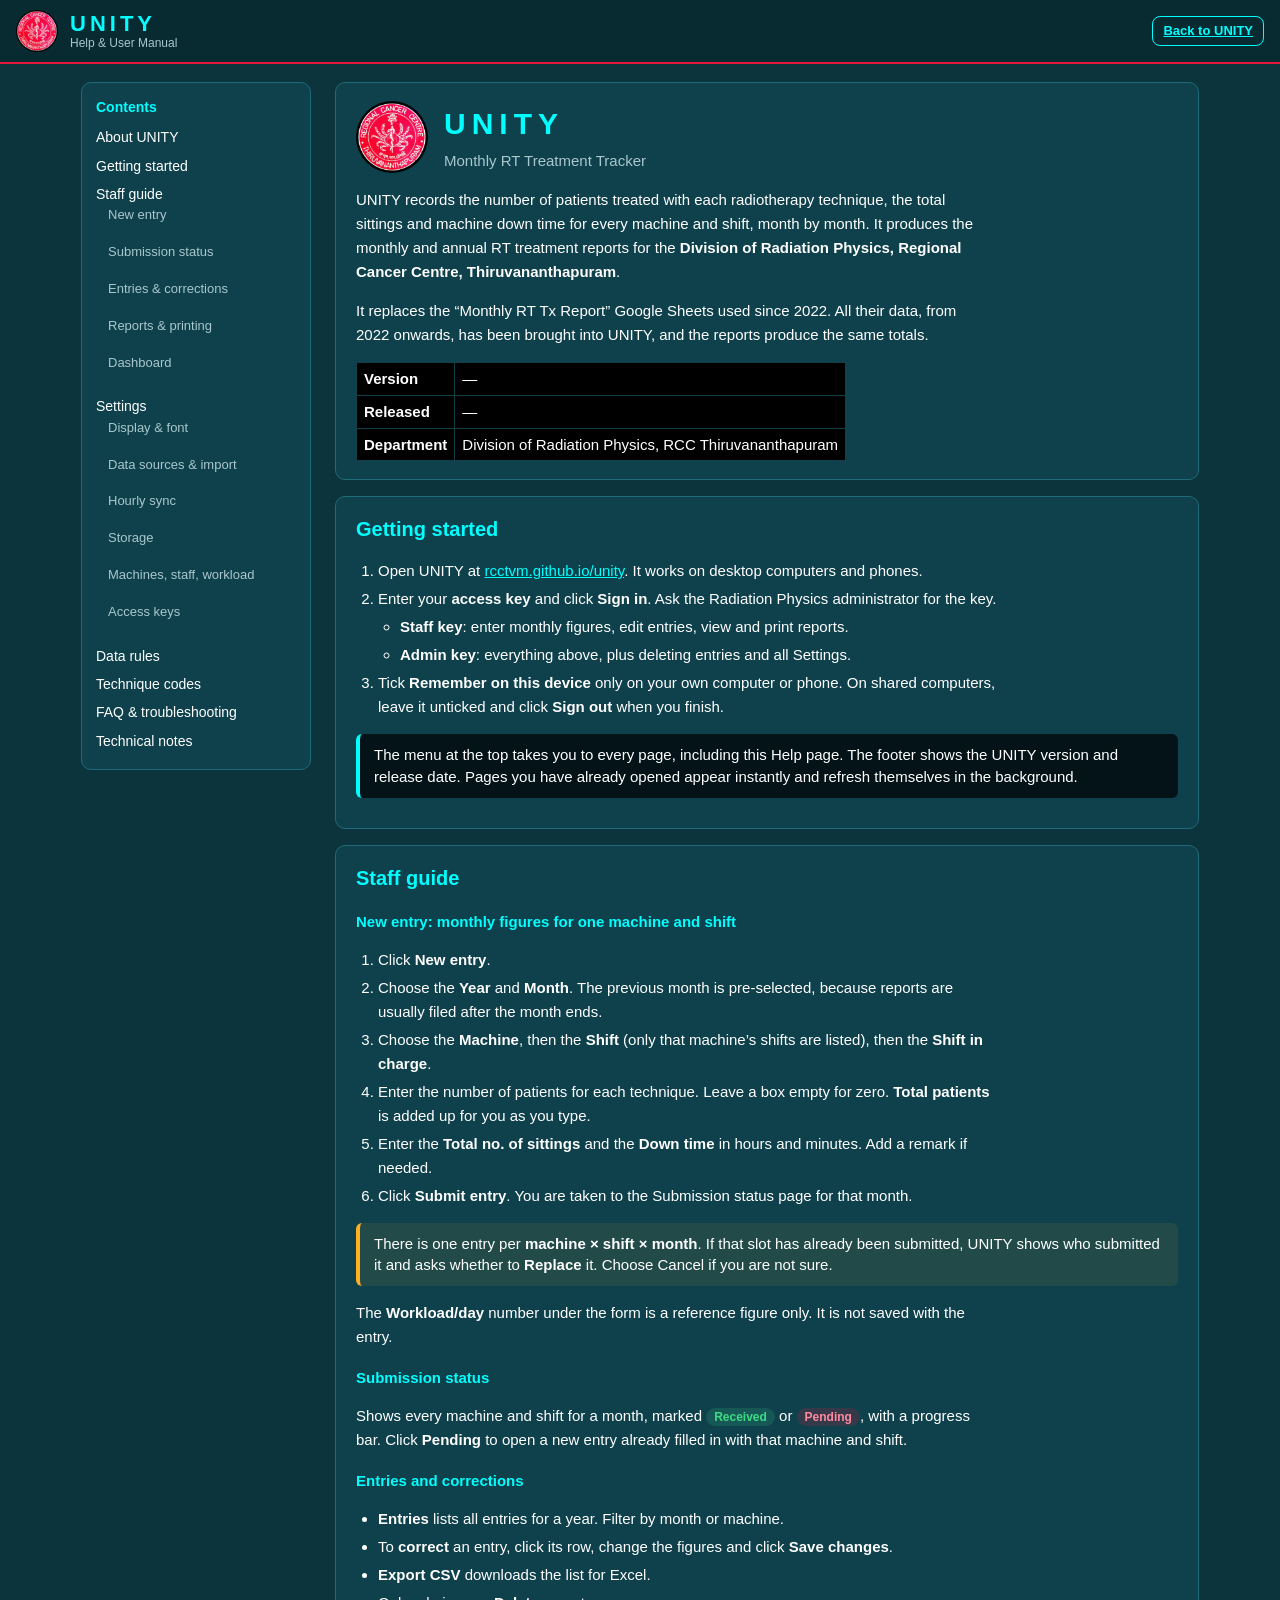
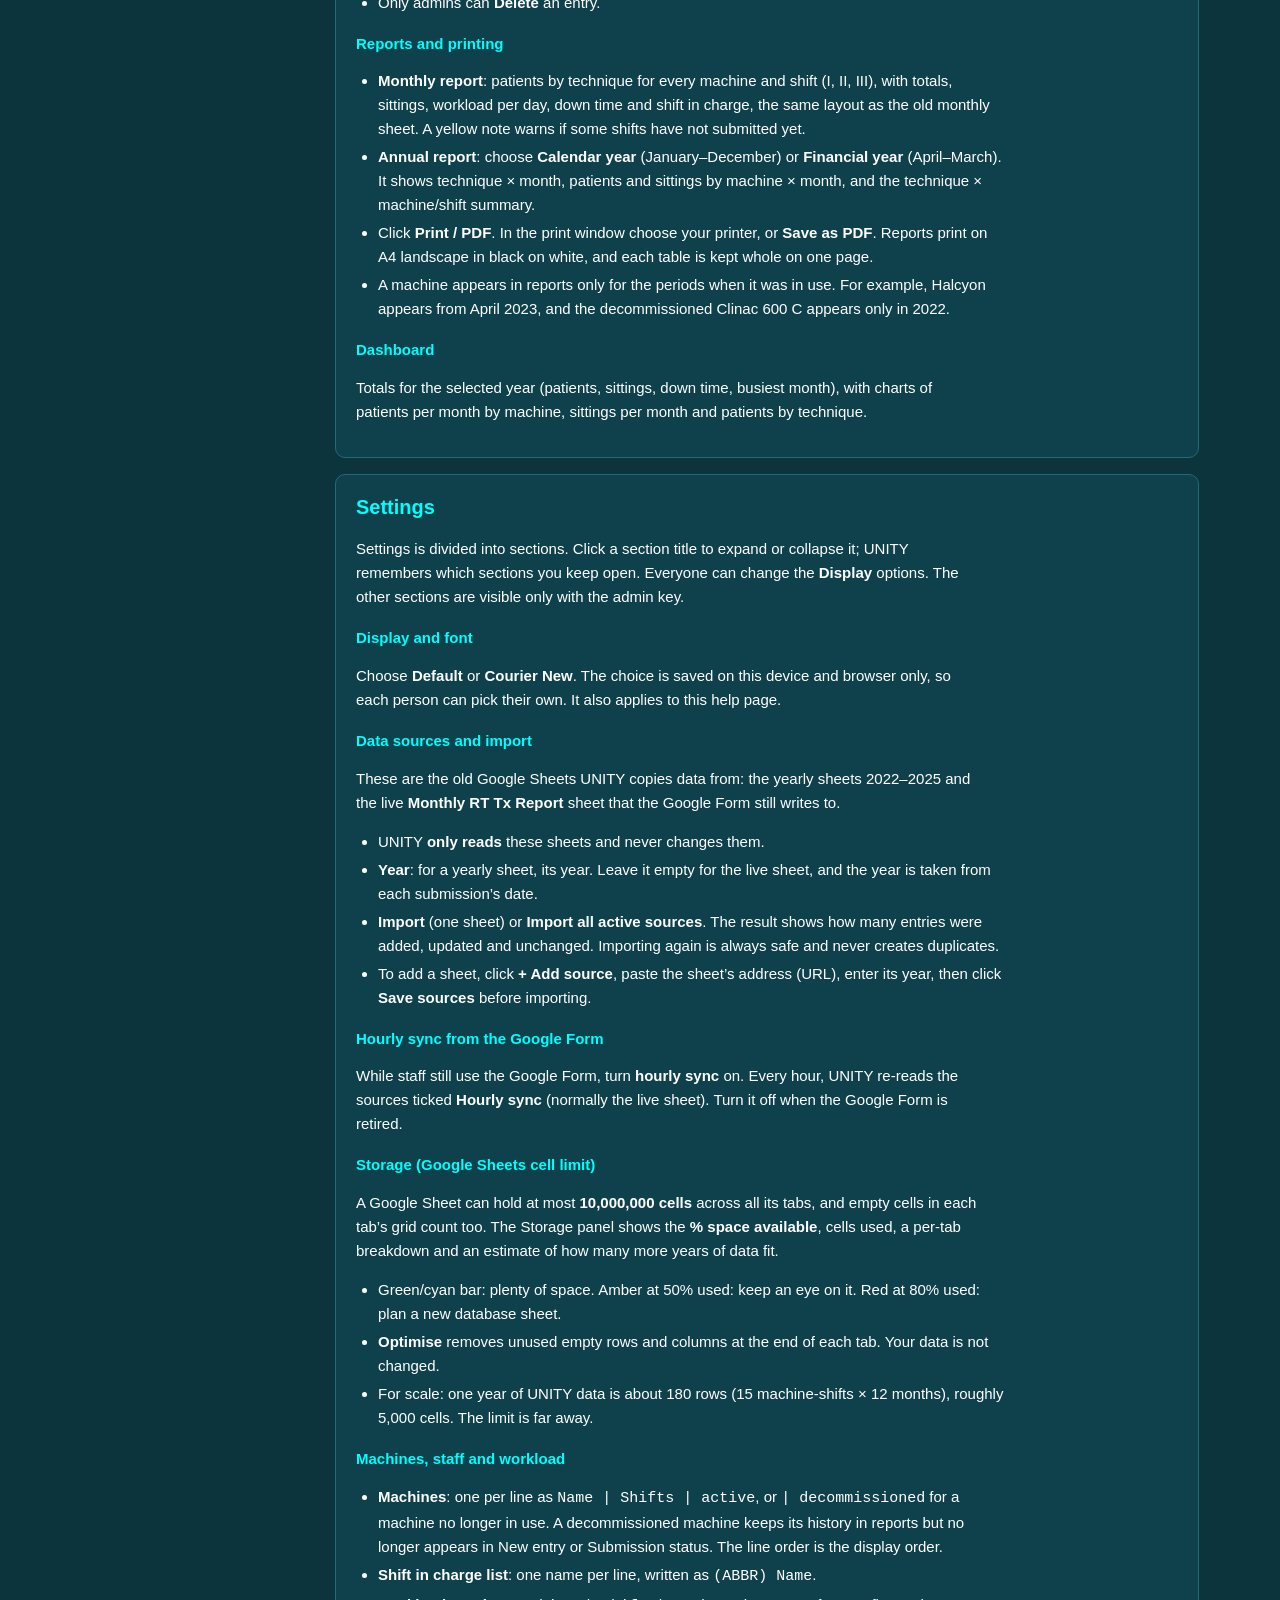
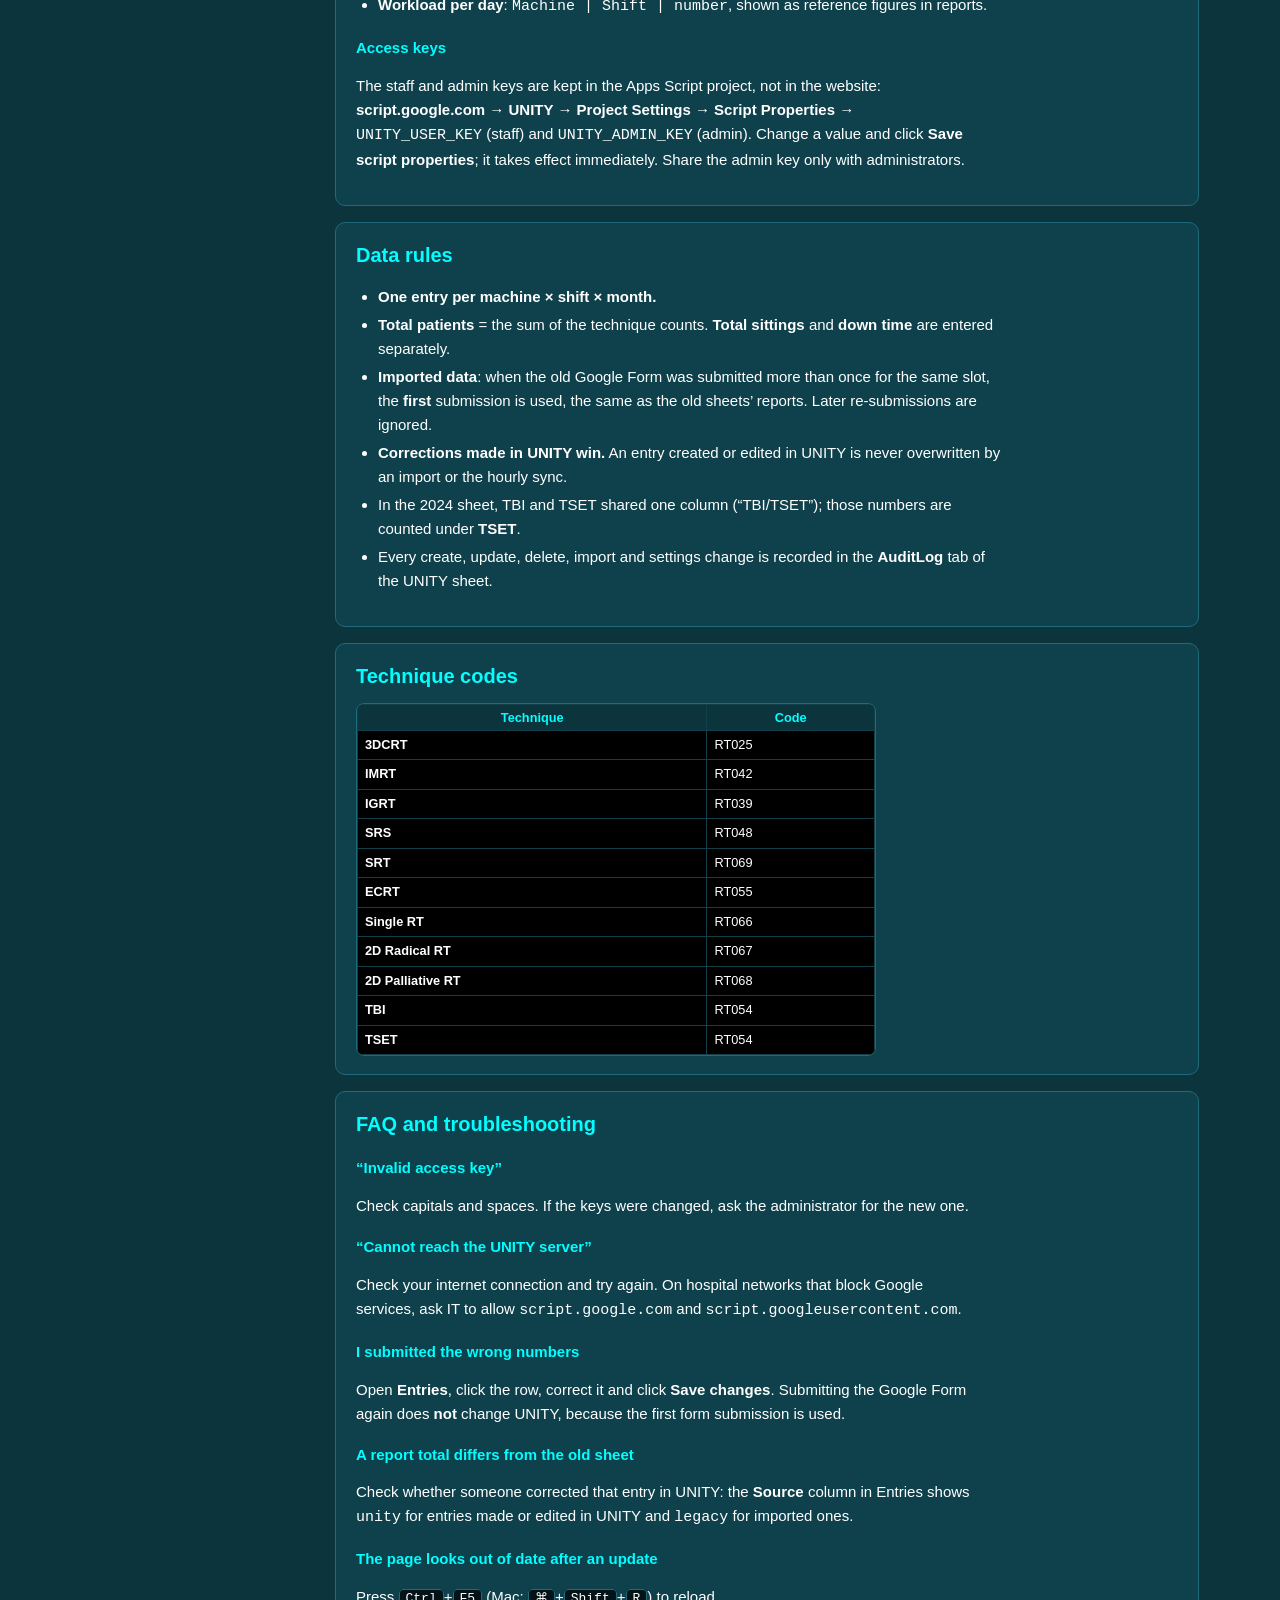
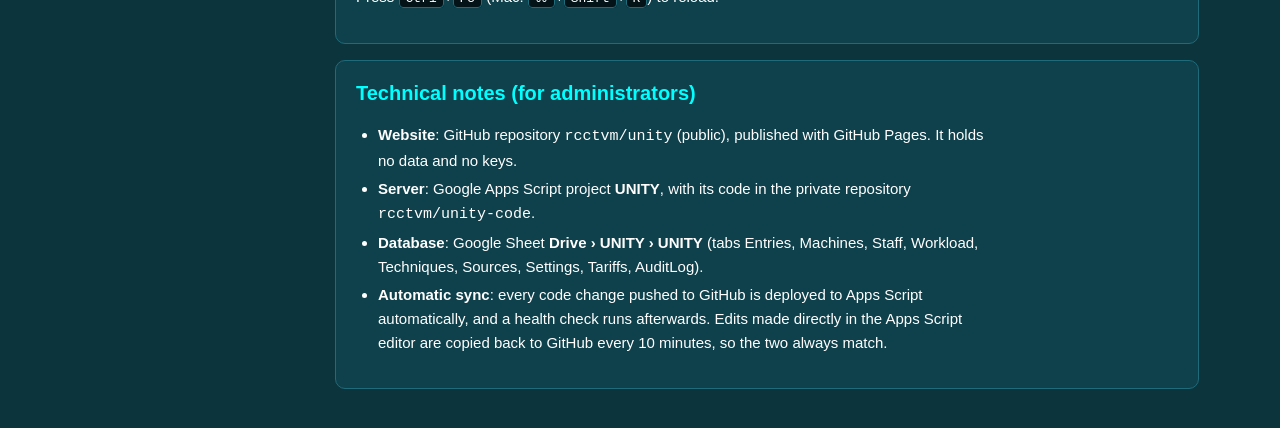
==== commit ea2c1b96: "v1.2.0: faster loading, in-app Help, tables fit the screen, print fixes, collapsible Settings - Serv" ====
--- a/help.html
+++ b/help.html
@@ -9,234 +9,21 @@
   <link rel="icon" href="assets/logo.jpg">
   <script src="js/prefs.js"></script>
   <link rel="stylesheet" href="css/style.css">
-  <style>
-    .help > * { min-width: 0; }
-    .help { display: grid; grid-template-columns: 230px minmax(0, 1fr); gap: 24px; max-width: 1150px; margin: 0 auto; padding: 18px 16px 40px; }
-    .toc { position: sticky; top: 80px; align-self: start; background: var(--teal-2); border: 1px solid var(--line); border-radius: var(--radius); padding: 14px; font-size: 14px; }
-    .toc b { color: var(--cyan); display: block; margin-bottom: 6px; }
-    .toc a { display: block; padding: 4px 0; color: var(--text); text-decoration: none; }
-    .toc a:hover { color: var(--cyan); }
-    .toc a.sub { padding-left: 12px; color: var(--muted); font-size: 13px; }
-    article section { background: var(--teal-2); border: 1px solid var(--line); border-radius: var(--radius); padding: 18px 20px; margin-bottom: 16px; scroll-margin-top: 80px; }
-    article h2 { font-size: 20px; }
-    article h3 { margin-top: 18px; }
-    article p, article li { line-height: 1.6; max-width: 75ch; }
-    article ol, article ul { padding-left: 22px; }
-    article li { margin: 4px 0; }
-    .tip { border-left: 4px solid var(--cyan); background: #031317; padding: 10px 14px; border-radius: 6px; margin: 12px 0; }
-    .warn { border-left: 4px solid var(--warn); background: rgba(255,176,32,.08); padding: 10px 14px; border-radius: 6px; margin: 12px 0; }
-    kbd { background: #031317; border: 1px solid var(--line); border-radius: 4px; padding: 1px 6px; font-size: 13px; }
-    .hero { display: flex; gap: 16px; align-items: center; }
-    .hero img { width: 72px; height: 72px; border-radius: 50%; background: #fff; flex: none; }
-    .hero h1 { font-size: 30px; letter-spacing: 6px; margin: 0; }
-    @media (max-width: 820px) { .help { grid-template-columns: 1fr; } .toc { position: static; } }
-    @media print { .toc { display: none; } .help { display: block; } article section { border: none; padding: 0; } }
-  </style>
+  
 </head>
 <body>
   <header class="topbar">
     <img src="assets/logo.jpg" alt="RCC logo">
     <div class="brand"><b>UNITY</b><small>Help &amp; User Manual</small></div>
     <div class="spacer"></div>
-    <a class="btn small" href="./">Open UNITY</a>
+    <a class="btn small" href="./">Back to UNITY</a>
   </header>
 
-  <div class="help">
-    <nav class="toc" aria-label="Contents">
-      <b>Contents</b>
-      <a href="#about">About UNITY</a>
-      <a href="#start">Getting started</a>
-      <a href="#staff">Staff guide</a>
-      <a class="sub" href="#entry">New entry</a>
-      <a class="sub" href="#status">Submission status</a>
-      <a class="sub" href="#entries">Entries &amp; corrections</a>
-      <a class="sub" href="#reports">Reports &amp; printing</a>
-      <a class="sub" href="#dashboard">Dashboard</a>
-      <a href="#settings">Settings</a>
-      <a class="sub" href="#display">Display &amp; font</a>
-      <a class="sub" href="#sources">Data sources &amp; import</a>
-      <a class="sub" href="#sync">Hourly sync</a>
-      <a class="sub" href="#storage">Storage</a>
-      <a class="sub" href="#master">Machines, staff, workload</a>
-      <a class="sub" href="#keys">Access keys</a>
-      <a href="#rules">Data rules</a>
-      <a href="#codes">Technique codes</a>
-      <a href="#faq">FAQ &amp; troubleshooting</a>
-      <a href="#tech">Technical notes</a>
-    </nav>
-
-    <article>
-      <section id="about">
-        <div class="hero">
-          <img src="assets/logo.jpg" alt="Regional Cancer Centre, Thiruvananthapuram logo">
-          <div><h1>UNITY</h1><div class="sub" style="margin:4px 0 0">Monthly RT Treatment Tracker</div></div>
-        </div>
-        <p>UNITY records the number of patients treated with each radiotherapy technique, the total sittings and machine down time
-          for every machine and shift, month by month. It produces the monthly and annual RT treatment reports for the
-          <b>Division of Radiation Physics, Regional Cancer Centre, Thiruvananthapuram</b>.</p>
-        <p>It replaces the “Monthly RT Tx Report” Google Sheets used since 2022. All their data, from 2022 onwards, has been brought into UNITY,
-          and the reports produce the same totals.</p>
-        <table class="info" style="width:auto"><tbody>
-          <tr><td class="tech">Version</td><td id="about-version">—</td></tr>
-          <tr><td class="tech">Released</td><td id="about-date">—</td></tr>
-          <tr><td class="tech">Department</td><td>Division of Radiation Physics, RCC Thiruvananthapuram</td></tr>
-        </tbody></table>
-      </section>
-
-      <section id="start">
-        <h2>Getting started</h2>
-        <ol>
-          <li>Open UNITY at <a href="./">rcctvm.github.io/unity</a>. It works on desktop computers and phones.</li>
-          <li>Enter your <b>access key</b> and click <b>Sign in</b>. Ask the Radiation Physics administrator for the key.
-            <ul>
-              <li><b>Staff key</b>: enter monthly figures, edit entries, view and print reports.</li>
-              <li><b>Admin key</b>: everything above, plus deleting entries and all Settings.</li>
-            </ul></li>
-          <li>Tick <b>Remember on this device</b> only on your own computer or phone. On shared computers, leave it unticked and click <b>Sign out</b> when you finish.</li>
-        </ol>
-        <div class="tip">The menu at the top takes you to every page. The footer shows the UNITY version and release date.</div>
-      </section>
-
-      <section id="staff">
-        <h2>Staff guide</h2>
-
-        <h3 id="entry">New entry: monthly figures for one machine and shift</h3>
-        <ol>
-          <li>Click <b>New entry</b>.</li>
-          <li>Choose the <b>Year</b> and <b>Month</b>. The previous month is pre-selected, because reports are usually filed after the month ends.</li>
-          <li>Choose the <b>Machine</b>, then the <b>Shift</b> (only that machine’s shifts are listed), then the <b>Shift in charge</b>.</li>
-          <li>Enter the number of patients for each technique. Leave a box empty for zero. <b>Total patients</b> is added up for you as you type.</li>
-          <li>Enter the <b>Total no. of sittings</b> and the <b>Down time</b> in hours and minutes. Add a remark if needed.</li>
-          <li>Click <b>Submit entry</b>. You are taken to the Submission status page for that month.</li>
-        </ol>
-        <div class="warn">There is one entry per <b>machine × shift × month</b>. If that slot has already been submitted, UNITY shows who submitted it and asks whether to <b>Replace</b> it. Choose Cancel if you are not sure.</div>
-        <p>The <b>Workload/day</b> number under the form is a reference figure only. It is not saved with the entry.</p>
-
-        <h3 id="status">Submission status</h3>
-        <p>Shows every machine and shift for a month, marked <span class="pill ok">Received</span> or <span class="pill miss">Pending</span>, with a progress bar.
-          Click <b>Pending</b> to open a new entry already filled in with that machine and shift.</p>
-
-        <h3 id="entries">Entries and corrections</h3>
-        <ul>
-          <li><b>Entries</b> lists all entries for a year. Filter by month or machine.</li>
-          <li>To <b>correct</b> an entry, click its row, change the figures and click <b>Save changes</b>.</li>
-          <li><b>Export CSV</b> downloads the list for Excel.</li>
-          <li>Only admins can <b>Delete</b> an entry.</li>
-        </ul>
-
-        <h3 id="reports">Reports and printing</h3>
-        <ul>
-          <li><b>Monthly report</b>: patients by technique for every machine and shift (I, II, III), with totals, sittings, workload per day, down time and shift in charge, the same layout as the old monthly sheet. A yellow note warns if some shifts have not submitted yet.</li>
-          <li><b>Annual report</b>: choose <b>Calendar year</b> (January–December) or <b>Financial year</b> (April–March). It shows technique × month, patients and sittings by machine × month, and the technique × machine/shift summary.</li>
-          <li>Click <b>Print / PDF</b>. In the print window choose your printer, or <b>Save as PDF</b>. Reports print on A4 landscape with a white background.</li>
-          <li>A machine appears in reports only for the periods when it was in use. For example, Halcyon appears from April 2023, and the decommissioned Clinac 600 C appears only in 2022.</li>
-        </ul>
-
-        <h3 id="dashboard">Dashboard</h3>
-        <p>Totals for the selected year (patients, sittings, down time, busiest month), with charts of patients per month by machine, sittings per month and patients by technique.</p>
-      </section>
-
-      <section id="settings">
-        <h2>Settings</h2>
-        <p>Everyone can change the <b>Display</b> options. The other sections are visible only with the admin key.</p>
-
-        <h3 id="display">Display and font</h3>
-        <p>Choose <b>Default</b> or <b>Courier New</b>. The choice is saved on this device and browser only, so each person can pick their own. It also applies to this help page.</p>
-
-        <h3 id="sources">Data sources and import</h3>
-        <p>These are the old Google Sheets UNITY copies data from: the yearly sheets 2022–2025 and the live <b>Monthly RT Tx Report</b> sheet that the Google Form still writes to.</p>
-        <ul>
-          <li>UNITY <b>only reads</b> these sheets and never changes them.</li>
-          <li><b>Year</b>: for a yearly sheet, its year. Leave it empty for the live sheet, and the year is taken from each submission’s date.</li>
-          <li><b>Import</b> (one sheet) or <b>Import all active sources</b>. The result shows how many entries were added, updated and unchanged. Importing again is always safe and never creates duplicates.</li>
-          <li>To add a sheet, click <b>+ Add source</b>, paste the sheet’s address (URL), enter its year, then click <b>Save sources</b> before importing.</li>
-        </ul>
-
-        <h3 id="sync">Hourly sync from the Google Form</h3>
-        <p>While staff still use the Google Form, turn <b>hourly sync</b> on. Every hour, UNITY re-reads the sources ticked <b>Hourly sync</b> (normally the live sheet). Turn it off when the Google Form is retired.</p>
-
-        <h3 id="storage">Storage (Google Sheets cell limit)</h3>
-        <p>A Google Sheet can hold at most <b>10,000,000 cells</b> across all its tabs, and empty cells in each tab’s grid count too.
-          The Storage panel shows the <b>% space available</b>, cells used, a per-tab breakdown and an estimate of how many more years of data fit.</p>
-        <ul>
-          <li>Green/cyan bar: plenty of space. Amber at 50% used: keep an eye on it. Red at 80% used: plan a new database sheet.</li>
-          <li><b>Optimise</b> removes unused empty rows and columns at the end of each tab. Your data is not changed.</li>
-          <li>For scale: one year of UNITY data is about 180 rows (15 machine-shifts × 12 months), roughly 5,000 cells. The limit is far away.</li>
-        </ul>
-
-        <h3 id="master">Machines, staff and workload</h3>
-        <ul>
-          <li><b>Machines</b>: one per line as <code>Name | Shifts | active</code>, or <code>| decommissioned</code> for a machine no longer in use. A decommissioned machine keeps its history in reports but no longer appears in New entry or Submission status. The line order is the display order.</li>
-          <li><b>Shift in charge list</b>: one name per line, written as <code>(ABBR) Name</code>.</li>
-          <li><b>Workload per day</b>: <code>Machine | Shift | number</code>, shown as reference figures in reports.</li>
-        </ul>
-
-        <h3 id="keys">Access keys</h3>
-        <p>The staff and admin keys are kept in the Apps Script project, not in the website:
-          <b>script.google.com → UNITY → Project Settings → Script Properties</b> → <code>UNITY_USER_KEY</code> (staff) and <code>UNITY_ADMIN_KEY</code> (admin).
-          Change a value and click <b>Save script properties</b>; it takes effect immediately. Share the admin key only with administrators.</p>
-      </section>
-
-      <section id="rules">
-        <h2>Data rules</h2>
-        <ul>
-          <li><b>One entry per machine × shift × month.</b></li>
-          <li><b>Total patients</b> = the sum of the technique counts. <b>Total sittings</b> and <b>down time</b> are entered separately.</li>
-          <li><b>Imported data</b>: when the old Google Form was submitted more than once for the same slot, the <b>first</b> submission is used, the same as the old sheets’ reports. Later re-submissions are ignored.</li>
-          <li><b>Corrections made in UNITY win.</b> An entry created or edited in UNITY is never overwritten by an import or the hourly sync.</li>
-          <li>In the 2024 sheet, TBI and TSET shared one column (“TBI/TSET”); those numbers are counted under <b>TSET</b>.</li>
-          <li>Every create, update, delete, import and settings change is recorded in the <b>AuditLog</b> tab of the UNITY sheet.</li>
-        </ul>
-      </section>
-
-      <section id="codes">
-        <h2>Technique codes</h2>
-        <div class="table-wrap" style="max-width:520px"><table>
-          <thead><tr><th>Technique</th><th>Code</th></tr></thead>
-          <tbody>
-            <tr><td class="tech">3DCRT</td><td>RT025</td></tr>
-            <tr><td class="tech">IMRT</td><td>RT042</td></tr>
-            <tr><td class="tech">IGRT</td><td>RT039</td></tr>
-            <tr><td class="tech">SRS</td><td>RT048</td></tr>
-            <tr><td class="tech">SRT</td><td>RT069</td></tr>
-            <tr><td class="tech">ECRT</td><td>RT055</td></tr>
-            <tr><td class="tech">Single RT</td><td>RT066</td></tr>
-            <tr><td class="tech">2D Radical RT</td><td>RT067</td></tr>
-            <tr><td class="tech">2D Palliative RT</td><td>RT068</td></tr>
-            <tr><td class="tech">TBI</td><td>RT054</td></tr>
-            <tr><td class="tech">TSET</td><td>RT054</td></tr>
-          </tbody></table></div>
-      </section>
-
-      <section id="faq">
-        <h2>FAQ and troubleshooting</h2>
-        <h3>“Invalid access key”</h3>
-        <p>Check capitals and spaces. If the keys were changed, ask the administrator for the new one.</p>
-        <h3>“Cannot reach the UNITY server”</h3>
-        <p>Check your internet connection and try again. On hospital networks that block Google services, ask IT to allow <code>script.google.com</code> and <code>script.googleusercontent.com</code>.</p>
-        <h3>I submitted the wrong numbers</h3>
-        <p>Open <b>Entries</b>, click the row, correct it and click <b>Save changes</b>. Submitting the Google Form again does <b>not</b> change UNITY, because the first form submission is used.</p>
-        <h3>A report total differs from the old sheet</h3>
-        <p>Check whether someone corrected that entry in UNITY: the <b>Source</b> column in Entries shows <code>unity</code> for entries made or edited in UNITY and <code>legacy</code> for imported ones.</p>
-        <h3>The page looks out of date after an update</h3>
-        <p>Press <kbd>Ctrl</kbd>+<kbd>F5</kbd> (Mac: <kbd>⌘</kbd>+<kbd>Shift</kbd>+<kbd>R</kbd>) to reload.</p>
-      </section>
-
-      <section id="tech">
-        <h2>Technical notes (for administrators)</h2>
-        <ul>
-          <li><b>Website</b>: GitHub repository <code>rcctvm/unity</code> (public), published with GitHub Pages. It holds no data and no keys.</li>
-          <li><b>Server</b>: Google Apps Script project <b>UNITY</b>, with its code in the private repository <code>rcctvm/unity-code</code>.</li>
-          <li><b>Database</b>: Google Sheet <b>Drive › UNITY › UNITY</b> (tabs Entries, Machines, Staff, Workload, Techniques, Sources, Settings, Tariffs, AuditLog).</li>
-          <li><b>Automatic sync</b>: every code change pushed to GitHub is deployed to Apps Script automatically, and a health check runs afterwards. Edits made directly in the Apps Script editor are copied back to GitHub every 10 minutes, so the two always match.</li>
-        </ul>
-      </section>
-      <div class="app-footer" id="help-footer">UNITY · Division of Radiation Physics, RCC Thiruvananthapuram</div>
-    </article>
-  </div>
-
+    <main id="help-root" style="max-width:none;padding:0"></main>
   <script src="js/config.js"></script>
+  <script src="js/help.js"></script>
   <script>
+    UnityHelp.render(document.getElementById('help-root'));
     (async function () {
       try {
         var url = window.UNITY_CONFIG.API_URL;
@@ -246,7 +33,6 @@
         var ds = isNaN(d) ? r.releaseDate : d.toLocaleDateString('en-GB', { day: 'numeric', month: 'short', year: 'numeric' });
         document.getElementById('about-version').textContent = 'v' + r.version;
         document.getElementById('about-date').textContent = ds;
-        document.getElementById('help-footer').textContent = 'UNITY v' + r.version + ' · Released ' + ds + ' · Division of Radiation Physics, RCC Thiruvananthapuram';
       } catch (e) { /* offline: leave placeholders */ }
     })();
   </script>
--- a/css/style.css
+++ b/css/style.css
@@ -47,7 +47,7 @@
 nav.tabs a.admin-only { display: none; }
 body.is-admin nav.tabs a.admin-only { display: inline-block; }
 
-main { max-width: 1400px; margin: 0 auto; padding: 18px 16px 60px; }
+main { max-width: 1680px; margin: 0 auto; padding: 18px 16px 60px; }
 h1, h2, h3 { color: var(--cyan); margin: 0 0 12px; font-weight: 600; }
 h1 { font-size: 22px; }
 h2 { font-size: 18px; }
@@ -58,6 +58,20 @@
 .panel { background: var(--teal-2); border: 1px solid var(--line); border-radius: var(--radius); padding: 16px; margin-bottom: 16px; }
 .grid { display: grid; gap: 16px; }
 .grid > * { min-width: 0; }
+
+/* Collapsible Settings sections */
+details.sect { background: var(--teal-2); border: 1px solid var(--line); border-radius: var(--radius); margin-bottom: 10px; }
+details.sect > summary {
+  list-style: none; cursor: pointer; display: flex; align-items: center; gap: 12px;
+  padding: 14px 16px; font-size: 17px; font-weight: 600; color: var(--cyan); border-radius: var(--radius);
+}
+details.sect > summary::-webkit-details-marker { display: none; }
+details.sect > summary::before { content: '▸'; color: var(--cyan); transition: transform .15s; display: inline-block; width: 1em; }
+details.sect[open] > summary::before { transform: rotate(90deg); }
+details.sect > summary:hover { background: var(--teal-3); }
+details.sect > summary:focus-visible { outline: 2px solid var(--cyan); outline-offset: -2px; }
+details.sect .sect-hint { margin-left: auto; font-size: 13px; font-weight: 400; color: var(--muted); }
+details.sect .sect-body { padding: 4px 16px 16px; }
 table.info td { white-space: normal; }
 .grid.kpis { grid-template-columns: repeat(auto-fit, minmax(170px, 1fr)); }
 .grid.two { grid-template-columns: repeat(auto-fit, minmax(380px, 1fr)); }
@@ -103,8 +117,17 @@
 /* Tables (black cells like the legacy report) */
 .table-wrap { overflow-x: auto; border: 1px solid var(--line); border-radius: 8px; }
 table { border-collapse: collapse; width: 100%; font-variant-numeric: tabular-nums; }
-th, td { padding: 6px 9px; border: 1px solid #12404a; white-space: nowrap; }
-thead th { background: var(--teal); color: var(--cyan); font-weight: 600; position: sticky; top: 0; }
+th, td { padding: 5px 7px; border: 1px solid #12404a; white-space: nowrap; }
+thead th { background: var(--teal); color: var(--cyan); font-weight: 600; position: sticky; top: 0; white-space: normal; line-height: 1.2; }
+/* Tables fit the page width instead of scrolling sideways: headings and labels wrap,
+   numbers stay on one line, and wide grids use a slightly smaller font on smaller screens. */
+.report-grid, .table-wrap table { font-size: clamp(12px, 0.45vw + 7px, 14px); }
+.report-grid td.tech, tr.total td[colspan], tr.meta td[colspan] { white-space: normal; }
+td.wrap { white-space: normal; }
+td .note { font-size: 0.85em; }
+table.fit { table-layout: fixed; }
+table.fit td, table.fit th { white-space: normal; overflow-wrap: anywhere; }
+table.fit input { width: 100%; min-width: 0; }
 tbody td { background: var(--cell); }
 td.num, th.num { text-align: right; }
 td.zero { color: #4d6a70; }
@@ -179,20 +202,30 @@
 }
 
 @media print {
-  @page { size: A4 landscape; margin: 10mm; }
-  html, body { background: #fff; color: #000; font-size: 11px; }
-  .topbar, nav.tabs, .toolbar, .actions, .no-print, .toast { display: none !important; }
-  .app-footer { border: none; color: #333; padding: 8px 0 0; }
+  @page { size: A4 landscape; margin: 8mm; }
+  html, body { background: #fff; color: #000; font-size: 10px; }
+  .topbar, nav.tabs, .toolbar, .actions, .no-print, .toast, .warn-box { display: none !important; }
+  .app-footer { border: none; color: #000; padding: 6px 0 0; }
   main { padding: 0; max-width: none; }
-  .panel { border: none; background: #fff; padding: 0; }
-  h1, h2, h3 { color: #000; }
+  .panel, .kpi { border: 1px solid #999; background: #fff !important; }
+  .panel { border: none; padding: 0; }
+  /* Readable black text on white — no screen colours (yellow/cyan) in print. */
+  main *, .app-footer, .app-footer * { color: #000 !important; }
+  .kpi { padding: 6px 8px; }
+  .kpi .value { font-size: 16px; }
+  h1, h2, h3 { color: #000 !important; break-after: avoid; page-break-after: avoid; }
   .table-wrap { border: none; overflow: visible; }
-  th, td { border: 1px solid #555; padding: 3px 5px; }
-  thead th { background: #0C343D !important; color: #fff !important; -webkit-print-color-adjust: exact; print-color-adjust: exact; }
-  tbody td { background: #fff !important; color: #000 !important; }
-  tr.total td { background: #fffbcc !important; -webkit-print-color-adjust: exact; print-color-adjust: exact; }
-  .report-grid tbody td.m-alt { background: #e6f0f2 !important; -webkit-print-color-adjust: exact; print-color-adjust: exact; }
-  .report-grid tr.total td.m-alt { background: #f3edb8 !important; }
+  table, .print-block, .kpi, .grid.kpis { break-inside: avoid; page-break-inside: avoid; }
+  .print-block { margin-bottom: 8px; }
+  .report-grid, .table-wrap table { font-size: 9px; }
+  th, td { border: 1px solid #555; padding: 2px 4px; }
+  thead th { position: static; background: #0C343D !important; color: #fff !important; -webkit-print-color-adjust: exact; print-color-adjust: exact; }
+  tbody td { background: #fff !important; }
+  tr.total td { background: #eeeeee !important; font-weight: 700; -webkit-print-color-adjust: exact; print-color-adjust: exact; }
+  td.zero { color: #888 !important; }
+  .report-grid tbody td.m-alt { background: #e3eef0 !important; -webkit-print-color-adjust: exact; print-color-adjust: exact; }
+  .report-grid tr.total td.m-alt { background: #d6e4e7 !important; }
   .report-grid .m-start { border-left: 2px solid #000; }
-  .report-head .dept, .note { color: #333; }
-}
+  td .note { font-size: inherit; }
+  .app-footer a { display: none; }
+}
